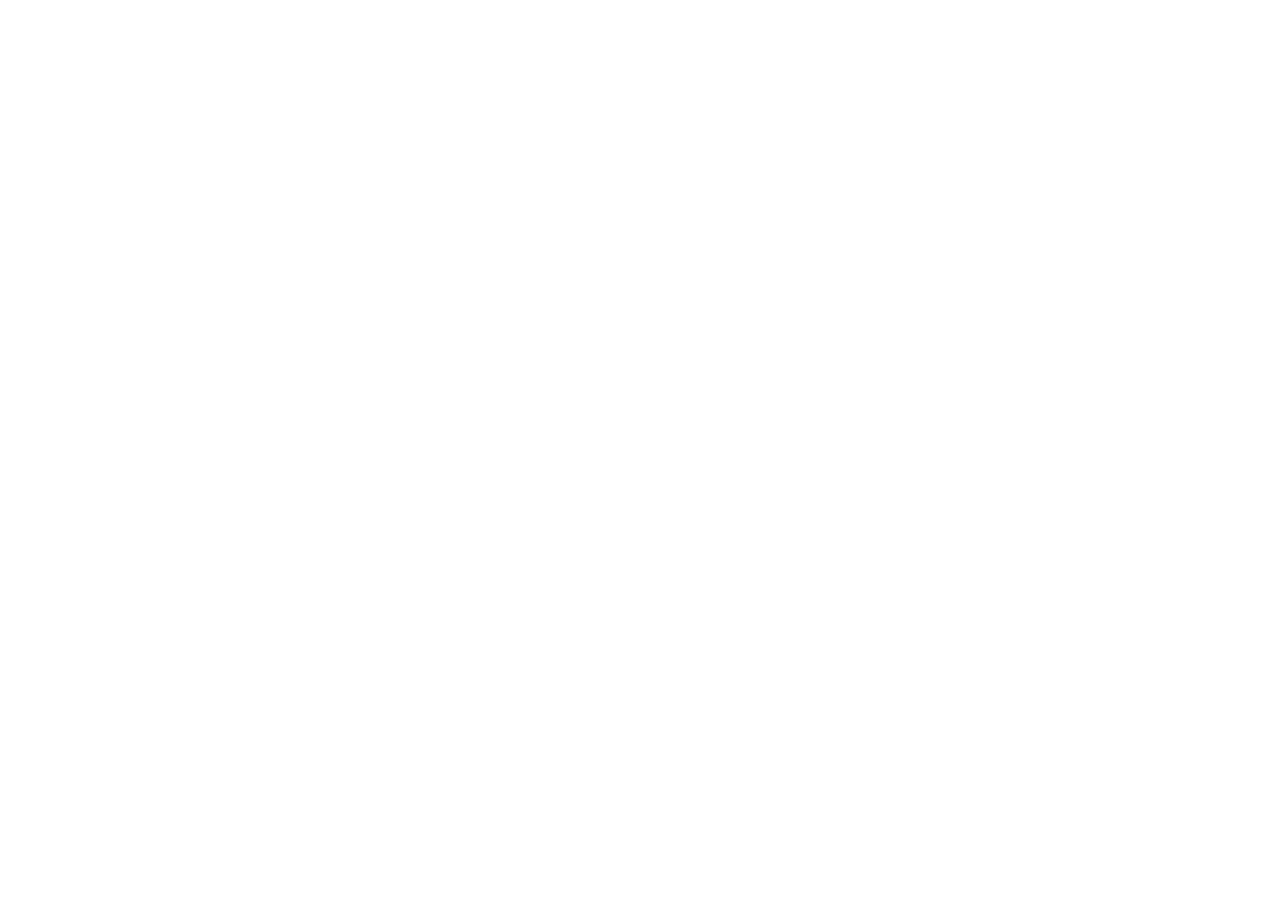
==== login.html @ d6065ab2 "Modification style des bouttons" ====
<!DOCTYPE html>
<html lang="fr">
<head>
    <meta charset="UTF-8">
    <meta name="viewport" content="width=device-width, initial-scale=1.0">
    <title>Login Sophie Bluel</title>
    <link rel="preconnect" href="https://fonts.googleapis.com">
	<link rel="preconnect" href="https://fonts.gstatic.com" crossorigin>
	<link href="https://fonts.googleapis.com/css2?family=Syne:wght@700;800&family=Work+Sans&display=swap" rel="stylesheet">
	<meta name="description" content="">
	<link rel="stylesheet" href="./assets/style.css">
</head>

<body>

    
</body>

</html>
---- assets/style.css ----
/* http://meyerweb.com/eric/tools/css/reset/
   v2.0 | 20110126
   License: none (public domain)
*/

html, body, div, span, applet, object, iframe,
h1, h2, h3, h4, h5, h6, p, blockquote, pre,
a, abbr, acronym, address, big, cite, code,
del, dfn, em, img, ins, kbd, q, s, samp,
small, strike, strong, sub, sup, tt, var,
b, u, i, center,
dl, dt, dd, ol, ul, li,
fieldset, form, label, legend,
table, caption, tbody, tfoot, thead, tr, th, td,
article, aside, canvas, details, embed,
figure, figcaption, footer, header, hgroup,
menu, nav, output, ruby, section, summary,
time, mark, audio, video, button {
	margin: 0;
	padding: 0;
	border: 0;
	font-size: 100%;
	font: inherit;
	vertical-align: baseline;
	background-color: inherit;
}
/* HTML5 display-role reset for older browsers */
article, aside, details, figcaption, figure,
footer, header, hgroup, menu, nav, section {
	display: block;
}
body {
	line-height: 1;
}
ol, ul {
	list-style: none;
}
blockquote, q {
	quotes: none;
}
blockquote:before, blockquote:after,
q:before, q:after {
	content: '';
	content: none;
}
table {
	border-collapse: collapse;
	border-spacing: 0;
}
/** end reset css**/
body {
	max-width: 1140px;
	margin:auto;
	font-family: 'Work Sans' ;
	font-size: 14px;
}
header {
	display: flex;
	justify-content: space-between;
	margin: 50px 0
}
section {
	margin: 50px 0
}

h1{
	display: flex;
	flex-direction: column;
	font-family: 'Syne';
	font-size: 22px;
	font-weight: 800;
	color: #B1663C
}

h1 > span {
	font-family: 'Work Sans';
	font-size:10px;
	letter-spacing: 0.1em;
;
}

h2{
	font-family: 'Syne';
	font-weight: 700;
	font-size: 30px;
	color: #1D6154
}
nav ul {
	display: flex;
	align-items: center;
	list-style-type: none;

}
nav li {
	padding: 0 10px;
	font-size: 1.2em;
}

li:hover {
	color: #B1663C;
}
#introduction {
	display: flex;
	align-items: center;
}
#introduction figure {
	flex: 1
}
#introduction img {
	display: block;
	margin: auto;
	width: 80%;
}

#introduction article {
	flex: 1
}
#introduction h2 {
	margin-bottom: 1em;
}

#introduction p {
	margin-bottom: 0.5em;
}
#portfolio h2 {
	text-align: center;
	margin-bottom: 1em;
}

.filtres{
	display: flex;
	justify-content: center;
	margin-bottom: 40px;
	gap: 10px;
}

.filtres button{
	min-width: 100px;
	font-size: 16px;
	font-weight: bold;
	color: #1D6154;
	padding: 0.5em 1em;
	border: 1px solid #1D6154;
	border-radius: 60px;
	cursor: pointer;
}

.filtres .active{
	background-color: #1D6154;
	color: white;
}

.gallery {
	width: 100%;
	display: grid;
	grid-template-columns: 1fr 1fr 1fr;
	grid-column-gap: 20px;
	grid-row-gap: 20px;
}

.gallery img {
	width: 100%;

}
#contact {
	width: 50%;
margin: auto;
}
#contact > * {
	text-align: center;

}
#contact h2{
	margin-bottom: 20px;
}
#contact form {
	text-align: left;
	margin-top:30px;
	display: flex;
	flex-direction: column;
}

#contact input {
	height: 50px;
	font-size: 1.2em;
	border: none;
	box-shadow: 0px 4px 14px rgba(0, 0, 0, 0.09);
}
#contact label {
	margin: 2em 0 1em 0;
}
#contact textarea {
	border: none;
	box-shadow: 0px 4px 14px rgba(0, 0, 0, 0.09);
}

input[type="submit"]{
	font-family: 'Syne';
	font-weight: 700;
	color: white;
	background-color: #1D6154;
	margin : 2em auto ;
	width: 180px;
	text-align: center;
	border-radius: 60px ;
}

footer nav ul {
	display: flex;
	justify-content: flex-end;
	margin: 2em
}
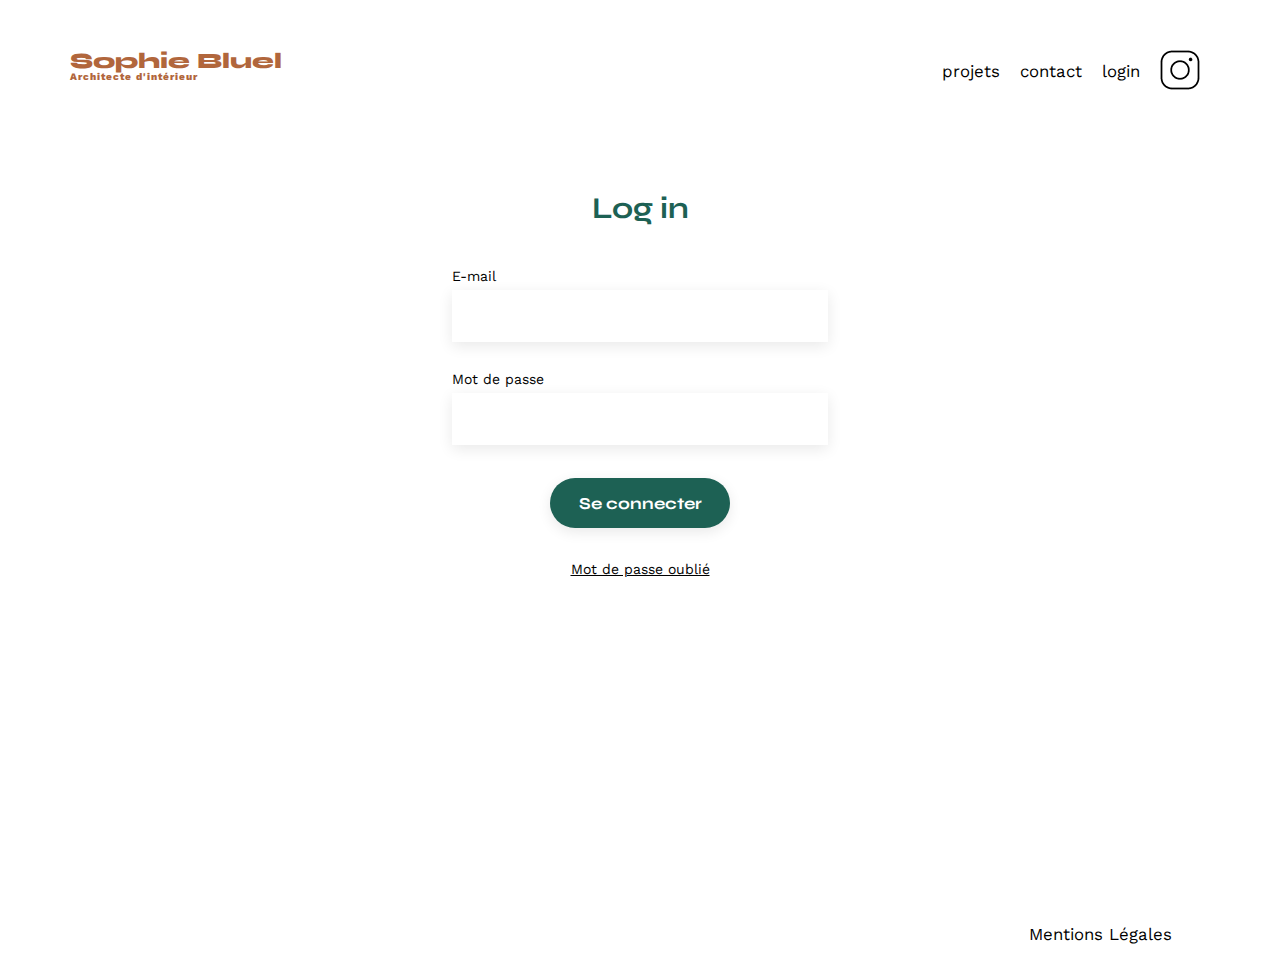
==== commit 4a5a1506: "Création de la page de login + Modification du CSS pour login et création de la page JS" ====
--- a/login.html
+++ b/login.html
@@ -12,7 +12,39 @@
 </head>
 
 <body>
+<header>
+    <h1>Sophie Bluel <span>Architecte d'intérieur</span></h1>
+    <nav>
+        <ul>
+            <li onclick="location.href='index.html'">projets</li>
+            <li>contact</li>
+            <li>login</li>
+            <li><img src="./assets/icons/instagram.png" alt="Instagram"></li>
+        </ul>
+    </nav>
+</header>
 
+<main>
+    <section class="login">
+        <h2>Log in</h2>
+        <form action="#" method="post">
+			<label for="email">E-mail</label>
+			<input type="text" name="email" id="email" required>
+			<label for="password">Mot de passe</label>
+			<input type="password" name="password" id="password" required>
+			<input type="submit" value="Se connecter">
+            <a href="#">Mot de passe oublié</a>
+		</form>
+    </section>
+</main>
+
+<footer>
+	<nav>
+		<ul>
+			<li>Mentions Légales</li>
+		</ul>
+	</nav>
+</footer>
     
 </body>
 
--- a/assets/style.css
+++ b/assets/style.css
@@ -15,7 +15,7 @@
 article, aside, canvas, details, embed,
 figure, figcaption, footer, header, hgroup,
 menu, nav, output, ruby, section, summary,
-time, mark, audio, video, button {
+time, mark, audio, video, button, a{
 	margin: 0;
 	padding: 0;
 	border: 0;
@@ -211,3 +211,42 @@
 	margin: 2em
 }
 
+/* Reset style page login */
+
+
+
+/* Style Login */ 
+.login form label, .login h2{
+	text-wrap: nowrap;
+}
+
+.login{
+	width: 33%;
+	margin: auto;
+	margin-bottom: 350px;
+}
+.login h2{
+	text-align: center;
+	margin-top: 100px;
+	margin-bottom: 46px;
+}
+.login form{
+	display: flex;
+	flex-direction: column;
+}
+.login label{
+	margin-bottom: 7px;
+}
+.login input{
+	height: 50px;
+    font-size: 1.2em;
+    border: none;
+    box-shadow: 0px 4px 14px rgba(0, 0, 0, 0.09);
+}
+.login a{
+	text-align: center;
+	color: inherit;
+}
+#email{
+	margin-bottom: 30px;
+}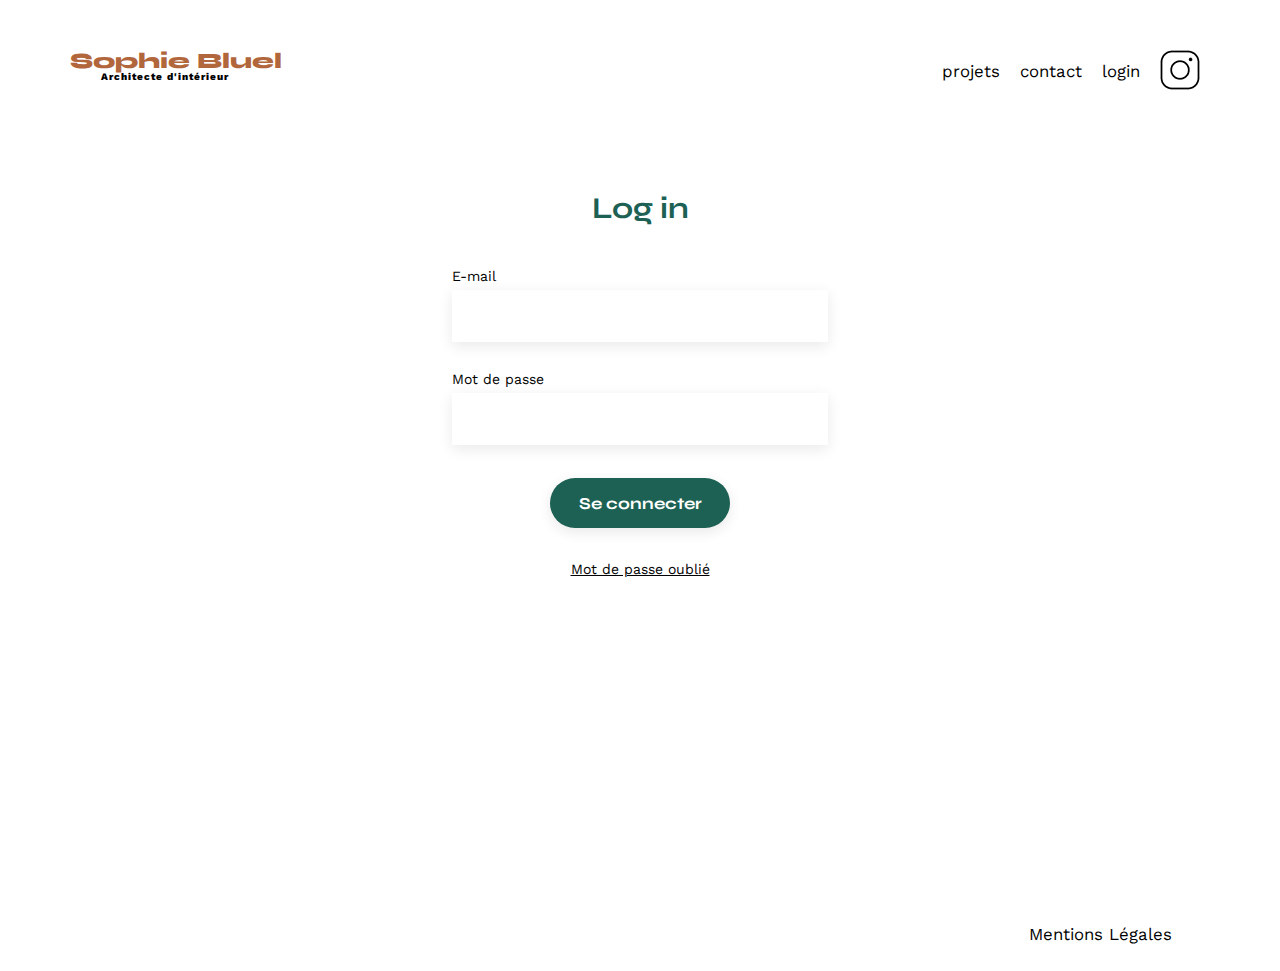
==== commit 4ad55582: "Ajout de la 1ere partie modale avec l'affichage des photos + ajout du hover sur les boutons" ====
--- a/login.html
+++ b/login.html
@@ -9,6 +9,7 @@
 	<link href="https://fonts.googleapis.com/css2?family=Syne:wght@700;800&family=Work+Sans&display=swap" rel="stylesheet">
 	<meta name="description" content="">
 	<link rel="stylesheet" href="./assets/style.css">
+    <script type="module" src="./assets/login.js"></script>
 </head>
 
 <body>
@@ -27,12 +28,12 @@
 <main>
     <section class="login">
         <h2>Log in</h2>
-        <form action="#" method="post">
+        <form class="form-login">
 			<label for="email">E-mail</label>
-			<input type="text" name="email" id="email" required>
+			<input type="email" name="email" id="email" required>
 			<label for="password">Mot de passe</label>
 			<input type="password" name="password" id="password" required>
-			<input type="submit" value="Se connecter">
+			<input class="btn-hover" type="submit" value="Se connecter">
             <a href="#">Mot de passe oublié</a>
 		</form>
     </section>
--- a/assets/style.css
+++ b/assets/style.css
@@ -22,7 +22,6 @@
 	font-size: 100%;
 	font: inherit;
 	vertical-align: baseline;
-	background-color: inherit;
 }
 /* HTML5 display-role reset for older browsers */
 article, aside, details, figcaption, figure,
@@ -94,6 +93,7 @@
 nav li {
 	padding: 0 10px;
 	font-size: 1.2em;
+	cursor: pointer;
 }
 
 li:hover {
@@ -143,6 +143,7 @@
 	border: 1px solid #1D6154;
 	border-radius: 60px;
 	cursor: pointer;
+	background-color: inherit;
 }
 
 .filtres .active{
@@ -160,7 +161,6 @@
 
 .gallery img {
 	width: 100%;
-
 }
 #contact {
 	width: 50%;
@@ -211,6 +211,11 @@
 	margin: 2em
 }
 
+.btn-hover:hover{
+	background-color: #0E2F28;
+	cursor: pointer;
+}
+
 /* Reset style page login */
 
 
@@ -249,4 +254,150 @@
 }
 #email{
 	margin-bottom: 30px;
+}
+.login p {
+	position: relative;
+	bottom: 10em;
+	color: red;
+	margin-top: 1em
+}
+
+/* CSS pour la partie Logged */ 
+
+.edition{
+	width: 100%;
+	height: 50px;
+	background-color: black;
+	display: flex;
+	justify-content: center;
+	align-items: center;
+	gap: 10px;
+}
+
+i{
+	color: black;
+	font-size: 1rem;
+}
+
+span{
+	margin-left: 31px;
+	color: black;
+	font-size: 0.825rem;
+}
+
+span i{
+	margin-right: 11px;
+}
+
+.edition i{
+	display: flex;
+	justify-content: center;
+	align-items: center;
+	font-size: 1rem;
+	color: white;
+}
+
+.edition p{
+	font-size: 1rem;
+	color: white;
+}
+
+.invisible{
+	visibility: hidden;
+}
+
+/* CSS pour la modale */
+
+.modale{
+	display: none;
+	position: fixed;
+	top: 0;
+	left: 0;
+	z-index: 2;
+	padding-top: 60px;
+	width: 100%;
+	height: 100%;
+	overflow: auto;
+	margin: 0;
+	background-color: rgba(0,0,0,0.4);
+	max-width: none;
+}
+
+.modale-box{
+	position: relative;
+	display: flex;
+	flex-direction: column;
+	justify-content: center;
+	align-items: center;
+  	background-color: white;
+  	margin: auto;
+  	padding: 60px 105px;
+	border-radius: 10px;
+ 	width: 30%;
+}
+
+.close{
+	position: absolute;
+	right: 30px;
+	top: 26px;
+	font-size: 24px;
+	font-weight: bold;
+	cursor: pointer;
+}
+
+.modale-box p{
+	text-align: center;
+	font-size: 1.625rem ;
+	margin-bottom: 45px;
+}
+
+.container-photos{
+	display: flex;
+	flex-wrap: wrap;
+	gap: 9px;
+	margin-bottom: 67px;
+}
+
+.container-photos figure img{
+	width: 77px;
+	height: 102px;
+}
+
+.container-photos figure{
+	position: relative;
+}
+
+.container-photos figure i{
+	z-index: 1;
+	display: flex;
+	justify-content: center;
+	align-items: center;
+	position: absolute;
+	top: 6px;
+	right: 5px;
+	width: 17px;
+	height: 17px;
+	color: white;
+	background-color: black;
+	font-size: 10px;
+	border-radius: 2px;
+	cursor: pointer;
+}
+
+.bar{
+	width:100% ;
+	border: 1px solid #B3B3B3;
+	margin-bottom: 37px;
+}
+
+.modale-btn{
+	width: 237px;
+	height: 36px;
+    font-size: 14px;
+    font-weight: bold;
+    color: white;
+    border: 1px solid #1D6154;
+    border-radius: 60px;
+    cursor: pointer;
+    background-color: #1D6154;
 }